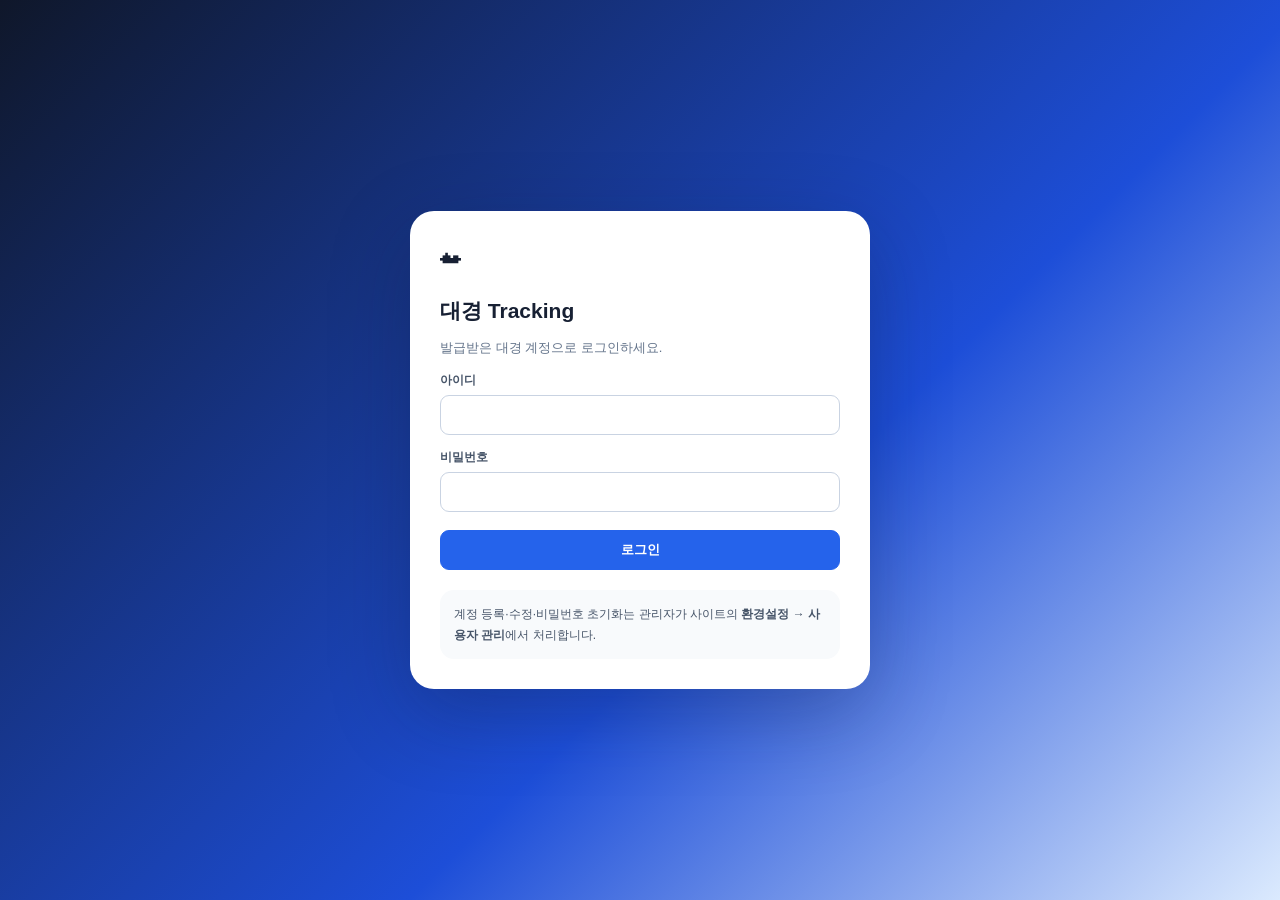
==== audit.html @ a25ab273 "Add files via upload" ====
<!DOCTYPE html><html lang="ko"><head><meta charset="UTF-8"><meta name="viewport" content="width=device-width, initial-scale=1.0"><title>재고 감사 - 대경 Tracking</title><script src="js/xlsx.full.min.js?v=1234"></script><link rel="stylesheet" href="css/style.css?v=1232"></head><body><div class="app"><aside class="side"><div class="brand">대경 Tracking</div><div class="sub">의료기기 재고 · 선납 · 사용 · 회수 관리</div><nav class="nav">
<a class="page-link" href="index.html">📊 Dashboard</a>
<a class="page-link" href="transaction.html">🧾 거래관리</a>
<a class="page-link" href="inventory.html">📦 재고관리</a>
<a class="page-link" href="master.html">📁 품목 Master</a>
<a class="page-link" href="hospital.html">🏥 거래처 Master</a>
<a class="page-link" href="hospital_price.html">🏷️ 병원별 판매단가</a>
<a class="page-link" href="price.html">💰 단가관리</a><a class="page-link" href="monthly_close.html">🗓️ 월별 마감</a>
<a class="page-link" href="report.html">📈 보고서</a>
<a class="page-link" href="audit.html">🔍 재고 감사</a>
<a class="page-link" href="settings.html">⚙️ 환경설정</a>
</nav></aside><main class="main"><div class="top"><div><div class="title">재고 감사</div><div class="hint">v7 현재고 또는 외부 시스템 재고와 실사 재고를 비교하여 차이와 리스크를 분석합니다.</div></div><div class="actions"><button class="btn" onclick="exportBackup()">JSON 백업</button><button class="btn" onclick="document.getElementById('restoreFile').click()">JSON 복원</button><input id="restoreFile" type="file" accept=".json" class="hidden" onchange="restoreBackup(event)"><button class="btn danger" onclick="resetAll()">초기화</button><span id="autosaveStatus" class="autosave-status">자동저장 준비</span></div></div>
<section class="audit-hero"><h2>의료기기 재고 감사 Agent</h2><p class="hint">품목 ID 기준으로 시스템 재고와 실사 재고를 매칭합니다. v7에 등록된 현재고를 시스템 재고로 자동 불러오거나, 별도 시스템 재고 파일을 업로드할 수 있습니다. 원본 데이터에 없는 원인은 “확인 필요”로 표시합니다.</p></section>
<section class="mt audit-grid no-print">
<div class="card"><h3>1. 시스템 재고 기준</h3><div class="audit-toolbar"><select id="auditLoadLoc" class="audit-load-select"><option value="">전체 위치별</option></select><button class="btn primary" onclick="loadSystemFromV7ByLocation()">현재고 불러오기</button><button class="btn" onclick="loadSystemFromV7ByLocation('aggregate')">전체 합산 불러오기</button><input id="systemFile" type="file" accept=".xlsx,.xls,.csv" onchange="handleAuditFile(event,'system')"></div><div class="audit-help">v7 현재고는 위치를 선택해 불러올 수 있습니다. <b>전체 위치별</b>은 사무실/병원별 행을 분리하고, <b>전체 합산</b>은 품목 ID별 총 재고로 비교합니다. 외부 파일 업로드 시 권장 컬럼: ID, 품목명, 위치, 수량, 재고금액</div><div id="systemInfo" class="mt hint">시스템 재고 기준이 아직 없습니다.</div><div id="systemLocationSummary" class="mt"></div><div class="row-4 mt"><div><label>ID 컬럼</label><select id="systemIdCol"></select></div><div><label>품목명 컬럼</label><select id="systemNameCol"></select></div><div><label>위치 컬럼</label><select id="systemLocCol"></select></div><div><label>수량 컬럼</label><select id="systemQtyCol"></select></div></div><div class="row-4 mt"><div><label>재고금액 컬럼</label><select id="systemAmtCol"></select></div></div></div>
<div class="card"><h3>2. 실사 재고 업로드</h3><div class="audit-toolbar"><a class="btn" href="./sample/Audit_PhysicalInventory_upload.xlsx" download="Audit_PhysicalInventory_upload.xlsx">실사 샘플 다운로드</a><input id="physicalFile" type="file" accept=".xlsx,.xls,.csv" onchange="handleAuditFile(event,'physical')"></div><div class="audit-help">권장 컬럼: ID, 품목명, 위치, 실사수량, 실사금액, 비고</div><div id="physicalInfo" class="mt hint">실사 재고 파일을 선택해 주세요.</div><div class="row-4 mt"><div><label>ID 컬럼</label><select id="physicalIdCol"></select></div><div><label>품목명 컬럼</label><select id="physicalNameCol"></select></div><div><label>위치 컬럼</label><select id="physicalLocCol"></select></div><div><label>수량 컬럼</label><select id="physicalQtyCol"></select></div></div><div class="row-4 mt"><div><label>재고금액 컬럼</label><select id="physicalAmtCol"></select></div><div><label>비고 컬럼</label><select id="physicalMemoCol"></select></div></div></div>
</section>
<section class="card mt no-print"><h3>3. 리스크 기준 및 실행</h3><div class="row-4"><div><label>수량 Medium 기준</label><input id="qtyMedium" type="number" value="2" min="1"></div><div><label>금액 Medium 기준</label><input id="amtMedium" type="number" value="100000" min="0"></div><div><label>금액 High 기준</label><input id="amtHigh" type="number" value="1000000" min="0"></div><div><label>감사일자</label><input id="auditDate" type="date"></div></div><div class="actions mt"><button class="btn primary" onclick="runAudit()">감사 분석 실행</button><button class="btn" onclick="print()">인쇄/PDF 저장</button><button class="btn" onclick="downloadAuditCSV()">CSV 다운로드</button><button class="btn" onclick="downloadAuditExcel()">Excel 다운로드</button></div></section>
<section id="auditResult" class="hidden"><div class="card mt"><h3>Executive Summary <span id="sourceBadge" class="source-badge"></span></h3><div class="grid audit-grid-3 mt"><div class="card kpi audit-kpi"><div class="label">전체 품목/위치</div><div class="value" id="auditTotal">0</div></div><div class="card kpi audit-kpi"><div class="label">차이 발생</div><div class="value" id="auditDiff">0</div></div><div class="card kpi audit-kpi"><div class="label">High 리스크</div><div class="value" id="auditHigh">0</div></div></div><div id="auditSummaryText" class="summary-box mt"></div></div>
<div class="card mt"><h3>상세 재고 차이표</h3><div class="audit-toolbar no-print"><input id="auditSearch" type="search" placeholder="ID/품목명/위치 검색" oninput="renderAuditTable()"><select id="auditRiskFilter" onchange="renderAuditTable()"><option value="">전체 리스크</option><option>High</option><option>Medium</option><option>Low</option><option>OK</option></select><select id="auditTypeFilter" onchange="renderAuditTable()"><option value="">전체 유형</option><option>수량 불일치</option><option>금액 불일치</option><option>실사 누락</option><option>시스템 미등록</option><option>일치</option></select></div><div class="table-wrap mt"><table class="audit-table"><thead><tr><th>리스크</th><th>유형</th><th>ID</th><th>품목명</th><th>위치</th><th>시스템수량</th><th>실사수량</th><th>수량차이</th><th>시스템금액</th><th>실사금액</th><th>금액차이</th><th>원인 추정</th><th>비고</th></tr></thead><tbody id="auditTable"></tbody></table></div></div>
<div class="audit-grid mt"><div class="card"><h3>개선 권고</h3><ul id="auditRecommendations" class="list"></ul></div><div class="card"><h3>후속 조치 체크리스트</h3><div class="table-wrap"><table><thead><tr><th>조치</th><th>대상</th><th>우선순위</th></tr></thead><tbody id="auditChecklist"></tbody></table></div></div></div></section>
</main></div><script src="js/vendor-core.js?v=1214"></script><script src="js/config.js?v=1214"></script><script src="js/cloud.js?v=1236"></script><script src="js/common.js?v=1235"></script><script src="js/audit.js?v=1230"></script></body></html>
---- css/style.css ----
:root{--bg:#f3f6fb;--panel:#fff;--line:#dbe2ee;--line2:#c9d3e2;--text:#172033;--muted:#64748b;--primary:#2563eb;--danger:#dc2626;--ok:#16a34a;--warn:#d97706;--side:#0f172a;--shadow:0 8px 26px rgba(15,23,42,.07)}
*{box-sizing:border-box}html,body{height:100%}body{margin:0;background:var(--bg);font-family:Arial,'Noto Sans KR',sans-serif;color:var(--text);font-size:14px}.app{min-height:100vh;display:grid;grid-template-columns:260px minmax(0,1fr)}.side{background:linear-gradient(180deg,#0f172a,#111c33);color:#e5e7eb;min-height:100vh;position:sticky;top:0;padding:22px 16px}.brand{font-size:21px;font-weight:900;margin-bottom:6px}.sub{font-size:12px;color:#9ca3af;margin-bottom:22px;line-height:1.45}.nav{display:flex;flex-direction:column;gap:6px}.nav a,.nav button{width:100%;text-decoration:none;border:0;background:transparent;color:#dbeafe;text-align:left;padding:12px 14px;border-radius:12px;cursor:pointer;font-weight:800;display:block}.nav a:hover,.nav a.active,.nav button:hover,.nav button.active{background:#1d4ed8;color:#fff}.main{min-width:0;padding:24px;max-width:1800px;width:100%;margin:0 auto}.top{height:72px;display:flex;align-items:center;justify-content:space-between;gap:16px;margin-bottom:18px}.title{font-size:24px;font-weight:900;letter-spacing:-.4px}.hint{color:var(--muted);font-size:13px;line-height:1.55}.actions,.toolbar{display:flex;gap:8px;align-items:center;flex-wrap:wrap}.btn{height:40px;min-width:92px;border:1px solid var(--line2);background:#fff;color:var(--text);border-radius:9px;padding:0 13px;cursor:pointer;font-weight:800;display:inline-flex;align-items:center;justify-content:center;text-decoration:none;white-space:nowrap}.btn.small-btn,.small-btn{height:34px;min-width:auto;padding:0 10px;border-radius:8px}.btn.primary{background:var(--primary);border-color:var(--primary);color:#fff}.btn.danger{background:var(--danger);border-color:var(--danger);color:#fff}.btn.ok{background:var(--ok);border-color:var(--ok);color:#fff}.btn.warn{background:var(--warn);border-color:var(--warn);color:#fff}.btn:hover{filter:brightness(.97)}.card{background:var(--panel);border:1px solid var(--line);border-radius:16px;padding:20px;box-shadow:var(--shadow);margin-bottom:18px}.card h3{font-size:18px;margin:0 0 14px;font-weight:900}.card.compact{min-height:0}.kpi-card{min-height:118px}.grid{display:grid;grid-template-columns:repeat(4,minmax(180px,1fr));gap:16px}.grid-3{display:grid;grid-template-columns:repeat(3,minmax(180px,1fr));gap:16px}.grid-2,.two-col{display:grid;grid-template-columns:repeat(2,minmax(0,1fr));gap:16px}.row,.search-panel{display:grid;grid-template-columns:repeat(6,minmax(130px,1fr));gap:12px;align-items:end}.row-4{display:grid;grid-template-columns:repeat(4,minmax(160px,1fr));gap:12px;align-items:end}.row-3{display:grid;grid-template-columns:repeat(3,minmax(160px,1fr));gap:12px;align-items:end}label{font-size:12px;font-weight:900;color:#475569;margin-bottom:6px;display:block}input,select,textarea{width:100%;height:40px;padding:0 11px;border:1px solid var(--line2);border-radius:9px;background:#fff;color:var(--text);outline:none}textarea{height:auto;min-height:80px;padding:10px 11px}input:focus,select:focus,textarea:focus{border-color:var(--primary);box-shadow:0 0 0 3px rgba(37,99,235,.12)}.inline-field{display:flex;gap:6px;align-items:center}.inline-field select,.inline-field input{flex:1}.table-wrap{overflow:auto;border:1px solid var(--line);border-radius:14px;background:#fff;height:550px}.table-wrap.auto{height:auto;max-height:550px}table{border-collapse:separate;border-spacing:0;width:100%;font-size:13px}th,td{border-bottom:1px solid var(--line);padding:10px 11px;text-align:left;white-space:nowrap;vertical-align:middle}th{background:#f8fafc;font-weight:900;color:#334155;position:sticky;top:0;z-index:2}tbody tr:hover{background:#eff6ff}tbody tr:nth-child(even){background:#fbfdff}tbody tr:nth-child(even):hover{background:#eff6ff}.empty{text-align:center;color:var(--muted);padding:28px!important}.pill{display:inline-flex;align-items:center;justify-content:center;border-radius:999px;padding:4px 9px;font-size:12px;font-weight:900}.pill.ok{background:#dcfce7;color:#166534}.pill.warn{background:#fef3c7;color:#92400e}.pill.danger{background:#fee2e2;color:#991b1b}.pill.info{background:#dbeafe;color:#1e40af}.drop,.upload-zone{border:2px dashed #93c5fd;background:#eff6ff;border-radius:14px;padding:18px;text-align:center}.mt{margin-top:16px}.hidden{display:none!important}.modal{position:fixed;inset:0;background:rgba(15,23,42,.52);display:flex;align-items:center;justify-content:center;padding:20px;z-index:9999}.modal-card{width:min(1200px,96vw);height:min(700px,92vh);overflow:hidden;display:flex;flex-direction:column;background:#fff;border-radius:18px;border:1px solid var(--line);box-shadow:0 22px 70px rgba(15,23,42,.25)}.modal-head{display:flex;justify-content:space-between;align-items:center;padding:18px 20px;border-bottom:1px solid var(--line)}.modal-title{font-size:20px;font-weight:900}.modal-body{padding:18px 20px;overflow:auto;flex:1}.kpi .label{color:var(--muted);font-size:13px;font-weight:800}.kpi .value{font-size:28px;font-weight:900;margin-top:6px}.light{background:#f8fafc}.code{background:#0f172a;color:#e5e7eb;padding:14px;border-radius:12px;overflow:auto;line-height:1.6}@media(max-width:1100px){.app{display:block}.side{position:relative;min-height:auto}.main{padding:16px}.top{height:auto;align-items:flex-start;flex-direction:column}.grid,.grid-3,.grid-2,.two-col,.row,.row-4,.row-3,.search-panel{grid-template-columns:1fr}.table-wrap{height:460px}}

@media print{
  .side,.top .actions{display:none!important}
  .app{display:block!important}
  .main{padding:0!important}
  body{background:#fff!important}
  .card{box-shadow:none!important;break-inside:avoid}
  .table-wrap{overflow:visible!important}
}

/* v12.31 월별 마감 */
.monthly-close-controls .row-4{align-items:end}.monthly-close-controls .close-actions{grid-column:span 1;flex-wrap:wrap}
.monthly-close-metrics{grid-template-columns:repeat(6,minmax(150px,1fr))}
.monthly-close-table{max-height:620px}.monthly-close-table table{min-width:1720px}.monthly-close-table th{position:sticky;top:0;z-index:1}
.monthly-close-table .num{text-align:right;font-variant-numeric:tabular-nums}.monthly-close-table .strong{font-weight:800;background:#eef5ff}
.close-issues{margin:8px 0 0;padding-left:22px;display:grid;gap:8px}.close-issues .warn{color:#9a6700}.close-issues .danger{color:#b42318;font-weight:700}.close-issues .ok{color:#067647}
@media(max-width:1200px){.monthly-close-metrics{grid-template-columns:repeat(3,1fr)}.monthly-close-controls .row-4{grid-template-columns:repeat(2,1fr)}.monthly-close-controls .close-actions{grid-column:span 2}}
@media(max-width:720px){.monthly-close-metrics{grid-template-columns:repeat(2,1fr)}.monthly-close-controls .row-4{grid-template-columns:1fr}.monthly-close-controls .close-actions{grid-column:span 1}}
@media print{.side,.top-user-area,.monthly-close-controls,.close-issues,.card:last-child{display:none!important}.main{margin:0!important;padding:0!important}.monthly-close-table{max-height:none;overflow:visible}.monthly-close-table table{min-width:0;font-size:9px}}

/* v12.32 월간 Dashboard / 보고서 */
.monthly-period-bar{display:flex;align-items:end;justify-content:space-between;gap:24px;background:linear-gradient(135deg,#eef5ff,#f8fbff);border-color:#c9dcfa}
.monthly-period-bar>div:first-child{min-width:220px}.monthly-period-bar input[type="month"]{max-width:220px;background:#fff;font-weight:700}.monthly-period-bar .hint{margin:0;text-align:right}
.dashboard-monthly-finance-grid .kpi-card:nth-child(1){--kpi-accent:#2563eb;--kpi-soft:#eff6ff}.dashboard-monthly-finance-grid .kpi-card:nth-child(2){--kpi-accent:#0891b2;--kpi-soft:#ecfeff}.dashboard-monthly-finance-grid .kpi-card:nth-child(3){--kpi-accent:#16a34a;--kpi-soft:#f0fdf4}.dashboard-monthly-finance-grid .kpi-card:nth-child(4){--kpi-accent:#7c3aed;--kpi-soft:#f5f3ff}
@media(max-width:720px){.monthly-period-bar{align-items:stretch;flex-direction:column}.monthly-period-bar .hint{text-align:left}.monthly-period-bar input[type="month"]{max-width:none}}
@media print{.monthly-period-bar input{border:0;padding:0}.monthly-period-bar{background:#fff;border:0;box-shadow:none}}

/* v12.33 대표자용 월간 경영 보고서 */
.executive-report-page{background:#eaf0f7}.executive-report{max-width:1480px;margin:0 auto;color:#172033}.report-cover{background:linear-gradient(135deg,#0f2f57,#174f88 65%,#2877b8);color:#fff;padding:34px 40px;border-radius:18px;margin-bottom:20px;box-shadow:0 16px 38px rgba(15,47,87,.18)}.report-cover-brand{font-size:11px;letter-spacing:2.2px;font-weight:800;color:#b9d9f7}.report-cover h1{font-size:34px;margin:13px 0 8px;letter-spacing:-1px}.report-period-title{font-size:19px;font-weight:700;color:#dceeff}.report-cover-meta{display:flex;justify-content:space-between;gap:20px;margin-top:26px;padding-top:16px;border-top:1px solid rgba(255,255,255,.22);font-size:12px;color:#d5e8fa}.report-section{background:#fff;border:1px solid #d6e0ec;border-radius:16px;padding:24px;margin-bottom:20px;box-shadow:0 8px 24px rgba(15,47,87,.06)}.report-section-head{display:flex;align-items:flex-end;justify-content:space-between;gap:20px;margin-bottom:18px;border-bottom:2px solid #e4ebf3;padding-bottom:12px}.report-section-head>div{display:flex;align-items:center;gap:10px}.report-section-head h2{font-size:20px;margin:0;color:#15395e}.section-number{display:grid;place-items:center;width:31px;height:31px;border-radius:8px;background:#e6f0fb;color:#1761a0;font-size:12px;font-weight:900}.report-section-note{font-size:12px;color:#64748b}.executive-kpi-grid{display:grid;grid-template-columns:repeat(3,minmax(0,1fr));gap:14px}.executive-kpi{position:relative;overflow:hidden;border:1px solid #dbe4ef;border-radius:14px;padding:18px;background:linear-gradient(145deg,#fff,#f7faff);min-height:118px}.executive-kpi::before{content:"";position:absolute;left:0;top:0;bottom:0;width:5px;background:var(--accent,#2563eb)}.executive-kpi span{display:block;font-size:13px;color:#52657a;font-weight:800}.executive-kpi strong{display:block;font-size:25px;margin:9px 0 7px;color:#14263d;font-variant-numeric:tabular-nums}.executive-kpi small{font-size:11px;color:#64748b}.executive-kpi.primary{--accent:#2563eb}.executive-kpi.success{--accent:#16a34a}.executive-kpi.violet{--accent:#7c3aed}.executive-kpi.navy{--accent:#0f4c81}.executive-kpi.amber{--accent:#d97706}.executive-kpi.danger{--accent:#dc2626}.executive-kpi small.up,.comparison-delta.up{color:#047857}.executive-kpi small.down,.comparison-delta.down{color:#b42318}.executive-brief{margin-top:16px;padding:18px 20px;border-radius:14px;background:#f1f6fc;border-left:5px solid #2563eb}.executive-brief h3{margin:0 0 10px;color:#173f68}.executive-brief ul{margin:0;padding-left:20px;display:grid;gap:7px;line-height:1.55;color:#40566e}.comparison-grid{display:grid;grid-template-columns:repeat(4,minmax(0,1fr));gap:14px}.comparison-card{border:1px solid #dce5ef;border-radius:13px;padding:16px;background:#fbfdff}.comparison-card span,.comparison-card small{display:block;color:#64748b;font-size:12px}.comparison-card strong{display:block;font-size:20px;margin:7px 0;font-variant-numeric:tabular-nums}.comparison-delta{font-size:12px;font-weight:900;margin-bottom:5px}.comparison-delta.neutral{color:#64748b}.executive-table{font-size:12px}.executive-table th{background:#eaf1f8;color:#294766}.executive-table .num{text-align:right;font-variant-numeric:tabular-nums}.executive-table .strong{font-weight:900;color:#174f88}.danger-text{color:#b42318!important;font-weight:900}.report-table-wrap{max-height:none}.risk-card-grid{display:grid;grid-template-columns:repeat(2,minmax(0,1fr));gap:14px}.risk-card{display:flex;justify-content:space-between;align-items:center;gap:20px;padding:17px;border-radius:13px;border:1px solid #dce5ef}.risk-card>div span{display:block;font-size:12px;font-weight:800}.risk-card strong{display:block;font-size:22px;margin-top:5px}.risk-card p{margin:0;max-width:55%;font-size:12px;line-height:1.5;text-align:right}.risk-card.ok{background:#f0fdf4;border-color:#bbf7d0;color:#166534}.risk-card.warn{background:#fffbeb;border-color:#fde68a;color:#92400e}.risk-card.danger{background:#fff1f2;border-color:#fecdd3;color:#9f1239}.report-footer{display:flex;justify-content:space-between;color:#718096;font-size:11px;padding:4px 6px 20px}.report-control-actions{display:flex;align-items:center;gap:8px;flex-wrap:wrap}
@media(max-width:1000px){.executive-kpi-grid{grid-template-columns:repeat(2,1fr)}.comparison-grid{grid-template-columns:repeat(2,1fr)}}@media(max-width:620px){.executive-kpi-grid,.comparison-grid,.risk-card-grid{grid-template-columns:1fr}.report-cover{padding:25px}.report-cover-meta,.report-section-head{align-items:flex-start;flex-direction:column}.risk-card{align-items:flex-start;flex-direction:column}.risk-card p{max-width:none;text-align:left}}
@media print{@page{size:A4 landscape;margin:9mm}.executive-report-page{background:#fff}.executive-report-page .main{max-width:none}.report-controls,.no-print{display:none!important}.executive-report{max-width:none}.report-cover{padding:20px 24px;border-radius:0;box-shadow:none;margin-bottom:10px;-webkit-print-color-adjust:exact;print-color-adjust:exact}.report-cover h1{font-size:25px;margin:8px 0 4px}.report-cover-meta{margin-top:12px;padding-top:9px}.report-section{box-shadow:none;border-radius:0;padding:13px 15px;margin-bottom:10px;break-inside:avoid}.report-section-head{margin-bottom:10px;padding-bottom:7px}.report-section-head h2{font-size:16px}.executive-kpi-grid{grid-template-columns:repeat(3,1fr);gap:7px}.executive-kpi{min-height:78px;padding:10px 12px;-webkit-print-color-adjust:exact;print-color-adjust:exact}.executive-kpi strong{font-size:18px;margin:5px 0}.executive-brief{padding:10px 14px;margin-top:8px;-webkit-print-color-adjust:exact;print-color-adjust:exact}.executive-brief h3{font-size:13px;margin-bottom:5px}.executive-brief ul{font-size:10px;gap:3px}.comparison-grid{grid-template-columns:repeat(4,1fr);gap:7px}.comparison-card{padding:10px}.comparison-card strong{font-size:16px}.report-page-break{break-before:page}.executive-table{font-size:9px}.executive-table th,.executive-table td{padding:6px 7px}.risk-card-grid{grid-template-columns:repeat(2,1fr);gap:7px}.risk-card{padding:10px}.report-footer{padding-bottom:0}}


/* v8 재고 감사 메뉴 */
.audit-hero{background:linear-gradient(135deg,#0f172a,#1d4ed8);color:#fff;border-radius:18px;padding:22px;border:1px solid #dbe3ff;box-shadow:0 10px 30px rgba(15,23,42,.12)}
.audit-hero .hint{color:rgba(255,255,255,.86)}
.audit-grid{display:grid;grid-template-columns:1fr 1fr;gap:14px}.audit-grid-3{display:grid;grid-template-columns:repeat(3,1fr);gap:14px}.audit-kpi{border-left:5px solid #2563eb}.risk-high{background:#fee2e2;color:#991b1b}.risk-medium{background:#fef3c7;color:#92400e}.risk-low{background:#dcfce7;color:#166534}.risk-ok{background:#e0f2fe;color:#075985}.audit-table td.num{text-align:right}.audit-table .diff-plus{color:#166534;font-weight:800}.audit-table .diff-minus{color:#991b1b;font-weight:800}.audit-help{font-size:12px;color:#64748b;line-height:1.6;margin-top:6px}.audit-toolbar{display:flex;gap:8px;flex-wrap:wrap;align-items:center}.audit-toolbar input,.audit-toolbar select{max-width:220px}.source-badge{display:inline-flex;align-items:center;border-radius:999px;padding:5px 10px;background:#eef4ff;color:#1d4ed8;font-weight:800;font-size:12px}.print-only{display:none}
@media(max-width:980px){.audit-grid,.audit-grid-3{grid-template-columns:1fr}}
@media print{.side,.top .actions,.no-print,.audit-toolbar{display:none!important}.app{display:block}.main{padding:0}.card,.audit-hero{box-shadow:none;border-radius:0}.print-only{display:block}.table-wrap{overflow:visible}th{position:static}}

.audit-load-select{min-width:150px;padding:10px;border:1px solid var(--line);border-radius:10px;background:#fff;font-weight:700}
#systemLocationSummary table td.num{text-align:right}
#systemLocationSummary .system-location-summary-table{table-layout:fixed}
#systemLocationSummary .system-location-summary-table .location-col{width:22%}
#systemLocationSummary .system-location-summary-table .item-col{width:18%}
#systemLocationSummary .system-location-summary-table .quantity-col{width:28%}
#systemLocationSummary .system-location-summary-table .amount-col{width:32%}
#systemLocationSummary .system-location-summary-table th:nth-child(n+2),
#systemLocationSummary .system-location-summary-table td:nth-child(n+2){text-align:right;font-variant-numeric:tabular-nums}
#systemLocationSummary .system-location-summary-table th,
#systemLocationSummary .system-location-summary-table td{padding-left:16px;padding-right:16px}

.autosave-status{display:inline-flex;align-items:center;padding:8px 10px;border-radius:999px;background:#ecfdf3;color:#047857;font-size:12px;font-weight:800;border:1px solid #bbf7d0}
/* ===== v11 Cloud ===== */
.cloud-status{display:inline-flex;align-items:center;gap:6px;padding:7px 10px;border-radius:999px;font-size:12px;font-weight:800;background:#eef2ff;color:#3730a3;border:1px solid #c7d2fe}.cloud-status.offline{background:#fff7ed;color:#9a3412;border-color:#fed7aa}.cloud-status.error{background:#fef2f2;color:#991b1b;border-color:#fecaca}.cloud-status.syncing{background:#eff6ff;color:#1d4ed8;border-color:#bfdbfe}.cloud-user{font-size:12px;color:var(--muted)}.login-page{min-height:100vh;background:linear-gradient(135deg,#0f172a,#1d4ed8 60%,#dbeafe);display:grid;place-items:center;padding:20px}.login-shell{width:min(460px,100%)}.login-card{background:white;border-radius:24px;padding:30px;box-shadow:0 24px 80px rgba(15,23,42,.28)}.login-card h1{margin:8px 0 6px}.login-card label{margin-top:14px}.login-btn{width:100%;margin-top:18px}.cloud-mark{font-size:42px}.cloud-help{margin-top:20px;padding:14px;border-radius:14px;background:#f8fafc;color:#475569;font-size:12px;line-height:1.7}.cloud-settings-grid{display:grid;grid-template-columns:repeat(2,minmax(0,1fr));gap:12px}@media(max-width:700px){.cloud-settings-grid{grid-template-columns:1fr}}

/* ===== v11.1 Unified Header ===== */
.top.app-header{
  min-height:112px;
  height:auto;
  display:grid;
  grid-template-columns:minmax(280px,1fr) auto;
  grid-template-areas:
    "page user"
    "page tools";
  align-items:center;
  gap:10px 24px;
  padding:4px 0 14px;
  margin-bottom:18px;
  border-bottom:1px solid var(--line);
}
.top-page-info{grid-area:page;min-width:0;align-self:center}
.top-page-info .title{font-size:28px;line-height:1.15;margin-bottom:8px}
.top-page-info .hint{max-width:620px;font-size:13px}
.top-user-area{grid-area:user;display:flex;align-items:center;justify-content:flex-end;gap:10px;min-width:0}
.top-tools{grid-area:tools;display:flex;align-items:center;justify-content:flex-end;gap:8px;flex-wrap:nowrap}
.top-tools .btn{height:38px;min-width:auto;padding:0 14px}
.top-tools .btn.danger{margin-left:2px}
.top-tools .autosave-status{margin-left:6px;white-space:nowrap}
.top-user-area .cloud-status{white-space:nowrap}
.top-user-area .cloud-user{max-width:240px;overflow:hidden;text-overflow:ellipsis;white-space:nowrap;font-size:13px}
.header-logout{height:36px!important;min-width:auto!important;padding:0 13px!important}
@media(max-width:1280px){
  .top.app-header{grid-template-columns:minmax(240px,1fr) minmax(0,1.45fr)}
  .top-tools{flex-wrap:wrap;row-gap:6px}
  .top-user-area .cloud-user{max-width:180px}
}
@media(max-width:900px){
  .top.app-header{
    grid-template-columns:1fr;
    grid-template-areas:"page" "user" "tools";
    gap:12px;
    padding-bottom:14px;
  }
  .top-user-area,.top-tools{justify-content:flex-start}
  .top-tools{flex-wrap:wrap}
  .top-page-info .title{font-size:24px}
  .top-user-area .cloud-user{max-width:55vw}
}
@media(max-width:560px){
  .top-user-area{display:grid;grid-template-columns:auto minmax(0,1fr) auto;width:100%}
  .top-user-area .cloud-user{max-width:none}
  .top-tools{display:grid;grid-template-columns:repeat(2,minmax(0,1fr));width:100%}
  .top-tools .btn{width:100%}
  .top-tools .autosave-status{grid-column:1/-1;margin-left:0;justify-self:start}
}


/* v11.2 - Header action controls: single row, compact, right aligned */
@media (min-width: 1181px) {
  .page-header,
  .topbar {
    align-items: flex-start !important;
  }

  .header-actions,
  .top-actions,
  .page-actions {
    margin-left: auto !important;
    display: flex !important;
    flex-flow: row nowrap !important;
    align-items: center !important;
    justify-content: flex-end !important;
    gap: 8px !important;
    width: auto !important;
    max-width: none !important;
    white-space: nowrap !important;
  }

  .header-actions > *,
  .top-actions > *,
  .page-actions > * {
    flex: 0 0 auto !important;
  }

  .header-actions button,
  .top-actions button,
  .page-actions button,
  .header-actions .btn,
  .top-actions .btn,
  .page-actions .btn {
    min-width: 0 !important;
    width: auto !important;
    height: 42px !important;
    padding: 0 14px !important;
    font-size: 14px !important;
    line-height: 1 !important;
    border-radius: 10px !important;
  }

  .header-actions .save-status,
  .top-actions .save-status,
  .page-actions .save-status,
  .header-actions .cloud-status,
  .top-actions .cloud-status,
  .page-actions .cloud-status {
    height: 42px !important;
    padding: 0 13px !important;
    font-size: 13px !important;
    display: inline-flex !important;
    align-items: center !important;
    white-space: nowrap !important;
  }

  .header-user,
  .user-area,
  .cloud-user {
    display: inline-flex !important;
    flex-flow: row nowrap !important;
    align-items: center !important;
    justify-content: flex-end !important;
    gap: 8px !important;
    margin: 0 !important;
    width: auto !important;
    white-space: nowrap !important;
  }

  .header-user .user-email,
  .user-area .user-email,
  .cloud-user .user-email {
    max-width: 180px !important;
    overflow: hidden !important;
    text-overflow: ellipsis !important;
    white-space: nowrap !important;
    font-size: 13px !important;
  }
}


/* v11.2 precise rules for current markup */
@media (min-width: 1181px) {
  .top {
    display: flex !important;
    flex-wrap: nowrap !important;
    align-items: flex-start !important;
    gap: 18px !important;
  }

  .top > div:first-child {
    min-width: 0 !important;
    flex: 1 1 auto !important;
  }

  .top .actions {
    margin-left: auto !important;
    display: flex !important;
    flex-flow: row nowrap !important;
    align-items: center !important;
    justify-content: flex-end !important;
    gap: 8px !important;
    width: auto !important;
    white-space: nowrap !important;
  }

  .top .actions > * {
    flex: 0 0 auto !important;
    margin: 0 !important;
  }

  .top .actions button,
  .top .actions .btn {
    min-width: 0 !important;
    width: auto !important;
    height: 42px !important;
    padding: 0 13px !important;
    font-size: 14px !important;
    border-radius: 10px !important;
  }

  .top .actions .user-email {
    max-width: 155px !important;
    overflow: hidden !important;
    text-overflow: ellipsis !important;
    white-space: nowrap !important;
    font-size: 13px !important;
  }
}
#userActive{
  width:20px !important;
  height:20px !important;
  min-height:20px !important;
  margin:0 8px 0 0;
  vertical-align:middle;
  accent-color:#2563eb;
}
.user-active-field{
  display:flex;
  align-items:center;
  min-height:44px;
}
.user-active-field label{
  display:inline-flex;
  align-items:center;
  gap:8px;
  width:auto;
  margin:0;
  cursor:pointer;
  white-space:nowrap;
}
.user-active-field label span{
  line-height:20px;
}


/* v12.22 Dashboard visual hierarchy */
body.dashboard-page{background:radial-gradient(circle at 82% 5%,rgba(59,130,246,.10),transparent 28%),radial-gradient(circle at 16% 36%,rgba(14,165,233,.07),transparent 26%),#eef3f9}
.dashboard-page .dashboard-content{padding-bottom:28px}.dashboard-page .dashboard-kpi-grid{gap:18px}.dashboard-page .kpi-card{position:relative;overflow:hidden;min-height:126px;border-color:rgba(148,163,184,.28);box-shadow:0 10px 28px rgba(30,64,175,.08);transition:transform .18s ease,box-shadow .18s ease}.dashboard-page .kpi-card:hover{transform:translateY(-2px);box-shadow:0 14px 32px rgba(30,64,175,.13)}.dashboard-page .kpi-card::before{content:"";position:absolute;inset:0 0 auto;height:5px;background:var(--kpi-accent,#3b82f6)}.dashboard-page .kpi-card::after{content:"";position:absolute;width:112px;height:112px;right:-42px;bottom:-56px;border-radius:50%;background:var(--kpi-orb,rgba(59,130,246,.09));pointer-events:none}.dashboard-page .kpi-card .label{color:var(--kpi-label,#475569)}.dashboard-page .kpi-card .value{color:var(--kpi-value,#172033);font-variant-numeric:tabular-nums}
.dashboard-page .dashboard-qty-grid .kpi-card:nth-child(1){--kpi-accent:#2563eb;--kpi-orb:rgba(37,99,235,.12);background:linear-gradient(135deg,#fff,#eff6ff)}.dashboard-page .dashboard-qty-grid .kpi-card:nth-child(2){--kpi-accent:#4f46e5;--kpi-orb:rgba(79,70,229,.12);background:linear-gradient(135deg,#fff,#eef2ff)}.dashboard-page .dashboard-qty-grid .kpi-card:nth-child(3){--kpi-accent:#16a34a;--kpi-orb:rgba(22,163,74,.11);background:linear-gradient(135deg,#fff,#f0fdf4)}.dashboard-page .dashboard-qty-grid .kpi-card:nth-child(4){--kpi-accent:#e11d48;--kpi-orb:rgba(225,29,72,.10);background:linear-gradient(135deg,#fff,#fff1f2)}
.dashboard-page .dashboard-value-grid .kpi-card:nth-child(1){--kpi-accent:#0284c7;--kpi-orb:rgba(2,132,199,.12);--kpi-value:#075985;background:linear-gradient(135deg,#fff,#e0f2fe)}.dashboard-page .dashboard-value-grid .kpi-card:nth-child(2){--kpi-accent:#0891b2;--kpi-orb:rgba(8,145,178,.12);--kpi-value:#155e75;background:linear-gradient(135deg,#fff,#ecfeff)}.dashboard-page .dashboard-value-grid .kpi-card:nth-child(3){--kpi-accent:#7c3aed;--kpi-orb:rgba(124,58,237,.11);--kpi-value:#5b21b6;background:linear-gradient(135deg,#fff,#f5f3ff)}.dashboard-page .dashboard-value-grid .kpi-card:nth-child(4){--kpi-accent:#d97706;--kpi-orb:rgba(217,119,6,.12);--kpi-value:#92400e;background:linear-gradient(135deg,#fff,#fffbeb)}
.dashboard-page .dashboard-flow-grid .kpi-card:nth-child(1){--kpi-accent:#0f6fc6;background:linear-gradient(135deg,#fff,#f0f7ff)}.dashboard-page .dashboard-flow-grid .kpi-card:nth-child(2){--kpi-accent:#6366f1;background:linear-gradient(135deg,#fff,#f3f4ff)}.dashboard-page .dashboard-flow-grid .kpi-card:nth-child(3){--kpi-accent:#f59e0b;background:linear-gradient(135deg,#fff,#fff8e8)}.dashboard-page .dashboard-flow-grid .kpi-card:nth-child(4){--kpi-accent:#0d9488;background:linear-gradient(135deg,#fff,#edfffb)}
.dashboard-page .dashboard-panels>.card{border-color:#d5dfed;background:linear-gradient(180deg,#f8fbff 0,#fff 72px);box-shadow:0 10px 28px rgba(15,23,42,.07)}.dashboard-page .dashboard-panels>.card h3{color:#1e3a5f}.dashboard-page .dashboard-panels .table-wrap{border-color:#d6e1ef}.dashboard-page .dashboard-panels th{background:#eaf1f9;color:#294766}
@media(max-width:1100px){.dashboard-page .dashboard-kpi-grid{grid-template-columns:repeat(2,minmax(0,1fr))}}@media(max-width:620px){.dashboard-page .dashboard-kpi-grid{grid-template-columns:1fr}}


/* v12.23 transaction controls and stock-only filter */
.tx-form-actions,.tx-row-actions,.section-heading-row,.inventory-filter-actions,.stock-only-check{display:flex;align-items:center;gap:8px}
.tx-form-actions{flex-wrap:wrap}.tx-row-actions{white-space:nowrap}.section-heading-row{justify-content:space-between;margin-bottom:14px}.section-heading-row h3{margin-bottom:0}.result-count{font-size:12px;font-weight:800;color:#64748b;background:#eef2ff;border-radius:999px;padding:6px 10px}
.inventory-filter-actions{height:40px;justify-content:flex-end}.stock-only-check{height:40px;margin:0;cursor:pointer;white-space:nowrap;color:#334155}.stock-only-check input{width:20px!important;height:20px!important;margin:0;accent-color:#2563eb}.stock-only-check span{font-size:13px;font-weight:800}
@media(max-width:1100px){.inventory-filter-actions{justify-content:flex-start}.stock-only-check{flex:1}}

/* v12.24 compact header and role access */
.top .actions.header-tools-hidden{display:none!important}.top.app-header.header-account-only{grid-template-areas:"page user";grid-template-columns:minmax(0,1fr) auto;align-items:start}.header-account-only .top-user-area{grid-area:user;margin-left:auto}.settings-cloud-status{display:flex;align-items:center;gap:10px;flex-wrap:wrap;margin:12px 0}.role-access-wrap{overflow:auto}.role-access-table{min-width:1180px}.role-access-table th:first-child{position:sticky;left:0;background:#f8fafc;z-index:1;min-width:110px}.role-access-table td{text-align:center;min-width:105px}.role-access-check{display:flex;flex-direction:column;align-items:center;gap:5px;margin:0;cursor:pointer}.role-access-check input{width:19px!important;height:19px!important;min-height:19px!important;accent-color:#2563eb}.role-access-check span{font-size:11px;white-space:nowrap;color:#475569}.role-access-check input:disabled+span{color:#94a3b8}
@media(max-width:760px){.top.app-header.header-account-only{grid-template-areas:"page" "user";grid-template-columns:1fr}.header-account-only .top-user-area{margin-left:0}}

/* v12.28 selective reset management */
.top > .actions{display:none!important}
.reset-option-list{display:grid;gap:10px;margin-top:16px}.reset-option{display:grid;grid-template-columns:minmax(0,1fr) auto;align-items:center;gap:18px;padding:16px 18px;border:1px solid #dbe3ef;border-radius:14px;background:#f8fafc}.reset-option strong{font-size:15px;color:#172033}.reset-option p{margin:5px 0 0;color:#64748b;font-size:12px;line-height:1.6}.reset-option.danger-zone{border-color:#fecaca;background:#fff7f7}.reset-option.danger-zone strong{color:#b91c1c}.reset-count{display:inline-block;margin-left:6px;padding:2px 7px;border-radius:999px;background:#e8eef8;color:#334155;font-weight:800}.btn.danger-outline{border-color:#fca5a5;color:#b91c1c;background:#fff;white-space:nowrap}.btn.danger-outline:hover{background:#fef2f2}.reset-management-card .hint b{color:#b91c1c}
@media(max-width:700px){.reset-option{grid-template-columns:1fr}.reset-option .btn{width:100%}}

/* v12.30 searchable location and hospital selectors */
.searchable-select{position:relative;width:100%;min-width:0}
.searchable-native-select{position:absolute!important;width:1px!important;height:1px!important;min-height:0!important;opacity:0!important;pointer-events:none!important;overflow:hidden!important}
.searchable-select-trigger{width:100%;height:44px;padding:0 42px 0 13px!important;border:1px solid #cad6e8!important;border-radius:12px!important;background:#fff!important;color:#172033!important;cursor:pointer;background-image:linear-gradient(45deg,transparent 50%,#334155 50%),linear-gradient(135deg,#334155 50%,transparent 50%)!important;background-position:calc(100% - 18px) 19px,calc(100% - 13px) 19px!important;background-size:5px 5px,5px 5px!important;background-repeat:no-repeat!important;text-overflow:ellipsis}
.searchable-select.open .searchable-select-trigger{border-color:#3b82f6!important;box-shadow:0 0 0 3px rgba(59,130,246,.14)!important}
.searchable-select-panel{display:none;position:absolute;z-index:1000;top:calc(100% + 6px);left:0;right:0;min-width:220px;padding:8px;border:1px solid #cbd5e1;border-radius:12px;background:#fff;box-shadow:0 16px 38px rgba(15,23,42,.18)}
.searchable-select.open .searchable-select-panel{display:block}
.searchable-select-search{width:100%;height:40px!important;min-height:40px!important;padding:0 12px!important;margin:0 0 7px!important;border:1px solid #bfdbfe!important;border-radius:9px!important;background:#f8fbff!important}
.searchable-select-options{max-height:250px;overflow:auto;padding:2px}
.searchable-select-option{display:block;width:100%;padding:10px 12px;border:0;border-radius:8px;background:transparent;color:#172033;text-align:left;font:inherit;cursor:pointer}
.searchable-select-option:hover,.searchable-select-option:focus{outline:0;background:#eff6ff;color:#1d4ed8}
.searchable-select-option.selected{background:#e8efff;color:#1d4ed8;font-weight:800}
.searchable-select-empty{padding:18px 10px;color:#64748b;text-align:center;font-size:13px}
@media(max-width:620px){.searchable-select-panel{position:fixed;z-index:3000;top:18%;left:16px;right:16px;max-width:none}.searchable-select-options{max-height:46vh}}
.inbound-step-card{margin-bottom:18px}.inbound-step-title{display:flex;align-items:flex-start;gap:12px;margin-bottom:16px}.inbound-step-title>span{display:inline-flex;align-items:center;justify-content:center;flex:0 0 32px;height:32px;border-radius:10px;background:#2563eb;color:#fff;font-weight:800}.inbound-step-title h3{margin:2px 0 4px}.inbound-step-title p{margin:0}.inbound-summary-grid{display:grid;grid-template-columns:repeat(6,minmax(110px,1fr));gap:10px}.inbound-summary-grid>div{padding:14px;border:1px solid #dbe4f1;border-radius:12px;background:#f8fafc}.inbound-summary-grid small{display:block;color:#64748b;font-weight:700}.inbound-summary-grid strong{display:block;margin-top:6px;font-size:24px}.inbound-summary-grid .ok{background:#f0fdf4;border-color:#bbf7d0}.inbound-summary-grid .warn{background:#fff7ed;border-color:#fed7aa}.inbound-filter-toolbar input{min-width:300px;flex:1}.inbound-filter-toolbar select{width:160px}.inbound-mapping-table-wrap{max-height:520px}.inbound-preview-table-wrap{max-height:480px}.inbound-product-match{min-width:360px;width:100%}.inbound-mapping-table-wrap thead,.inbound-preview-table-wrap thead{position:sticky;top:0;z-index:2}.pill{white-space:nowrap}@media(max-width:1100px){.inbound-summary-grid{grid-template-columns:repeat(3,minmax(110px,1fr))}.inbound-product-match{min-width:260px}}@media(max-width:700px){.inbound-summary-grid{grid-template-columns:repeat(2,minmax(100px,1fr))}.inbound-filter-toolbar input,.inbound-filter-toolbar select{width:100%;min-width:0}.inbound-product-match{min-width:220px}}
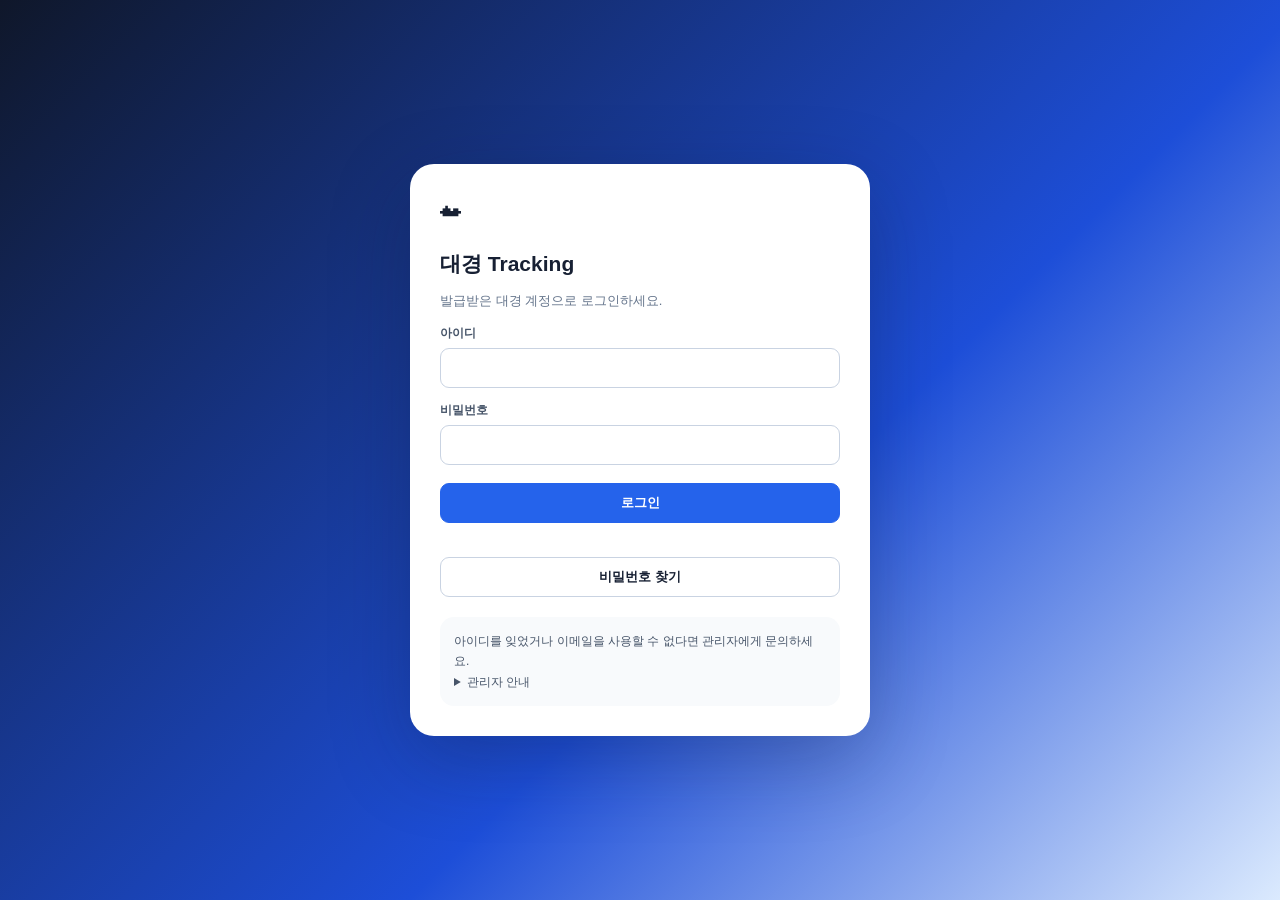
==== commit 92a40828: "Add files via upload" ====
--- a/audit.html
+++ b/audit.html
@@ -9,8 +9,8 @@
 <a class="page-link" href="report.html">📈 보고서</a>
 <a class="page-link" href="audit.html">🔍 재고 감사</a>
 <a class="page-link" href="settings.html">⚙️ 환경설정</a>
-</nav></aside><main class="main"><div class="top"><div><div class="title">재고 감사</div><div class="hint">v7 현재고 또는 외부 시스템 재고와 실사 재고를 비교하여 차이와 리스크를 분석합니다.</div></div><div class="actions"><button class="btn" onclick="exportBackup()">JSON 백업</button><button class="btn" onclick="document.getElementById('restoreFile').click()">JSON 복원</button><input id="restoreFile" type="file" accept=".json" class="hidden" onchange="restoreBackup(event)"><button class="btn danger" onclick="resetAll()">초기화</button><span id="autosaveStatus" class="autosave-status">자동저장 준비</span></div></div>
-<section class="audit-hero"><h2>의료기기 재고 감사 Agent</h2><p class="hint">품목 ID 기준으로 시스템 재고와 실사 재고를 매칭합니다. v7에 등록된 현재고를 시스템 재고로 자동 불러오거나, 별도 시스템 재고 파일을 업로드할 수 있습니다. 원본 데이터에 없는 원인은 “확인 필요”로 표시합니다.</p></section>
+</nav></aside><main class="main"><div class="top"><div><div class="title">재고 감사</div><div class="hint"> 현재고 또는 외부 시스템 재고와 실사 재고를 비교하여 차이와 리스크를 분석합니다.</div></div><div class="actions"><button class="btn" onclick="exportBackup()">JSON 백업</button><button class="btn" onclick="document.getElementById('restoreFile').click()">JSON 복원</button><input id="restoreFile" type="file" accept=".json" class="hidden" onchange="restoreBackup(event)"><button class="btn danger" onclick="resetAll()">초기화</button><span id="autosaveStatus" class="autosave-status">자동저장 준비</span></div></div>
+<section class="audit-hero"><h2>의료기기 재고 감사 Agent</h2><p class="hint">품목 ID 기준으로 시스템 재고와 실사 재고를 매칭합니다.  등록된 현재고를 시스템 재고로 자동 불러오거나, 별도 시스템 재고 파일을 업로드할 수 있습니다. 원본 데이터에 없는 원인은 “확인 필요”로 표시합니다.</p></section>
 <section class="mt audit-grid no-print">
 <div class="card"><h3>1. 시스템 재고 기준</h3><div class="audit-toolbar"><select id="auditLoadLoc" class="audit-load-select"><option value="">전체 위치별</option></select><button class="btn primary" onclick="loadSystemFromV7ByLocation()">현재고 불러오기</button><button class="btn" onclick="loadSystemFromV7ByLocation('aggregate')">전체 합산 불러오기</button><input id="systemFile" type="file" accept=".xlsx,.xls,.csv" onchange="handleAuditFile(event,'system')"></div><div class="audit-help">v7 현재고는 위치를 선택해 불러올 수 있습니다. <b>전체 위치별</b>은 사무실/병원별 행을 분리하고, <b>전체 합산</b>은 품목 ID별 총 재고로 비교합니다. 외부 파일 업로드 시 권장 컬럼: ID, 품목명, 위치, 수량, 재고금액</div><div id="systemInfo" class="mt hint">시스템 재고 기준이 아직 없습니다.</div><div id="systemLocationSummary" class="mt"></div><div class="row-4 mt"><div><label>ID 컬럼</label><select id="systemIdCol"></select></div><div><label>품목명 컬럼</label><select id="systemNameCol"></select></div><div><label>위치 컬럼</label><select id="systemLocCol"></select></div><div><label>수량 컬럼</label><select id="systemQtyCol"></select></div></div><div class="row-4 mt"><div><label>재고금액 컬럼</label><select id="systemAmtCol"></select></div></div></div>
 <div class="card"><h3>2. 실사 재고 업로드</h3><div class="audit-toolbar"><a class="btn" href="./sample/Audit_PhysicalInventory_upload.xlsx" download="Audit_PhysicalInventory_upload.xlsx">실사 샘플 다운로드</a><input id="physicalFile" type="file" accept=".xlsx,.xls,.csv" onchange="handleAuditFile(event,'physical')"></div><div class="audit-help">권장 컬럼: ID, 품목명, 위치, 실사수량, 실사금액, 비고</div><div id="physicalInfo" class="mt hint">실사 재고 파일을 선택해 주세요.</div><div class="row-4 mt"><div><label>ID 컬럼</label><select id="physicalIdCol"></select></div><div><label>품목명 컬럼</label><select id="physicalNameCol"></select></div><div><label>위치 컬럼</label><select id="physicalLocCol"></select></div><div><label>수량 컬럼</label><select id="physicalQtyCol"></select></div></div><div class="row-4 mt"><div><label>재고금액 컬럼</label><select id="physicalAmtCol"></select></div><div><label>비고 컬럼</label><select id="physicalMemoCol"></select></div></div></div>
@@ -19,4 +19,4 @@
 <section id="auditResult" class="hidden"><div class="card mt"><h3>Executive Summary <span id="sourceBadge" class="source-badge"></span></h3><div class="grid audit-grid-3 mt"><div class="card kpi audit-kpi"><div class="label">전체 품목/위치</div><div class="value" id="auditTotal">0</div></div><div class="card kpi audit-kpi"><div class="label">차이 발생</div><div class="value" id="auditDiff">0</div></div><div class="card kpi audit-kpi"><div class="label">High 리스크</div><div class="value" id="auditHigh">0</div></div></div><div id="auditSummaryText" class="summary-box mt"></div></div>
 <div class="card mt"><h3>상세 재고 차이표</h3><div class="audit-toolbar no-print"><input id="auditSearch" type="search" placeholder="ID/품목명/위치 검색" oninput="renderAuditTable()"><select id="auditRiskFilter" onchange="renderAuditTable()"><option value="">전체 리스크</option><option>High</option><option>Medium</option><option>Low</option><option>OK</option></select><select id="auditTypeFilter" onchange="renderAuditTable()"><option value="">전체 유형</option><option>수량 불일치</option><option>금액 불일치</option><option>실사 누락</option><option>시스템 미등록</option><option>일치</option></select></div><div class="table-wrap mt"><table class="audit-table"><thead><tr><th>리스크</th><th>유형</th><th>ID</th><th>품목명</th><th>위치</th><th>시스템수량</th><th>실사수량</th><th>수량차이</th><th>시스템금액</th><th>실사금액</th><th>금액차이</th><th>원인 추정</th><th>비고</th></tr></thead><tbody id="auditTable"></tbody></table></div></div>
 <div class="audit-grid mt"><div class="card"><h3>개선 권고</h3><ul id="auditRecommendations" class="list"></ul></div><div class="card"><h3>후속 조치 체크리스트</h3><div class="table-wrap"><table><thead><tr><th>조치</th><th>대상</th><th>우선순위</th></tr></thead><tbody id="auditChecklist"></tbody></table></div></div></div></section>
-</main></div><script src="js/vendor-core.js?v=1214"></script><script src="js/config.js?v=1214"></script><script src="js/cloud.js?v=1236"></script><script src="js/common.js?v=1235"></script><script src="js/audit.js?v=1230"></script></body></html>+</main></div><script src="js/vendor-core.js?v=1214"></script><script src="js/config.js?v=1214"></script><script src="js/cloud.js?v=114recovery1"></script><script src="js/common.js?v=1243"></script><script src="js/audit.js?v=1230"></script></body></html>
--- a/css/style.css
+++ b/css/style.css
@@ -305,3 +305,20 @@
 .searchable-select-empty{padding:18px 10px;color:#64748b;text-align:center;font-size:13px}
 @media(max-width:620px){.searchable-select-panel{position:fixed;z-index:3000;top:18%;left:16px;right:16px;max-width:none}.searchable-select-options{max-height:46vh}}
 .inbound-step-card{margin-bottom:18px}.inbound-step-title{display:flex;align-items:flex-start;gap:12px;margin-bottom:16px}.inbound-step-title>span{display:inline-flex;align-items:center;justify-content:center;flex:0 0 32px;height:32px;border-radius:10px;background:#2563eb;color:#fff;font-weight:800}.inbound-step-title h3{margin:2px 0 4px}.inbound-step-title p{margin:0}.inbound-summary-grid{display:grid;grid-template-columns:repeat(6,minmax(110px,1fr));gap:10px}.inbound-summary-grid>div{padding:14px;border:1px solid #dbe4f1;border-radius:12px;background:#f8fafc}.inbound-summary-grid small{display:block;color:#64748b;font-weight:700}.inbound-summary-grid strong{display:block;margin-top:6px;font-size:24px}.inbound-summary-grid .ok{background:#f0fdf4;border-color:#bbf7d0}.inbound-summary-grid .warn{background:#fff7ed;border-color:#fed7aa}.inbound-filter-toolbar input{min-width:300px;flex:1}.inbound-filter-toolbar select{width:160px}.inbound-mapping-table-wrap{max-height:520px}.inbound-preview-table-wrap{max-height:480px}.inbound-product-match{min-width:360px;width:100%}.inbound-mapping-table-wrap thead,.inbound-preview-table-wrap thead{position:sticky;top:0;z-index:2}.pill{white-space:nowrap}@media(max-width:1100px){.inbound-summary-grid{grid-template-columns:repeat(3,minmax(110px,1fr))}.inbound-product-match{min-width:260px}}@media(max-width:700px){.inbound-summary-grid{grid-template-columns:repeat(2,minmax(100px,1fr))}.inbound-filter-toolbar input,.inbound-filter-toolbar select{width:100%;min-width:0}.inbound-product-match{min-width:220px}}
+.transaction-tabs{display:flex;gap:8px;flex-wrap:wrap;margin-bottom:18px;padding:7px;border:1px solid #d7e1ef;border-radius:15px;background:#eaf0f8}
+.transaction-tab{border:0;border-radius:10px;background:transparent;color:#52627a;font-weight:800;padding:11px 18px;cursor:pointer}
+.transaction-tab:hover{background:#fff;color:#1d4ed8}.transaction-tab.active{background:#2563eb;color:#fff;box-shadow:0 5px 14px rgba(37,99,235,.22)}
+.transaction-tab-panel{display:block}.transaction-tab-panel.hidden{display:none!important}
+.outbound-match-input{min-width:260px;width:100%}.outbound-mapping-table-wrap{max-height:520px}.outbound-preview-table-wrap{max-height:480px}
+.outbound-mapping-table-wrap thead,.outbound-preview-table-wrap thead{position:sticky;top:0;z-index:2}
+@media(max-width:700px){.transaction-tabs{display:grid;grid-template-columns:1fr}.transaction-tab{width:100%}.outbound-match-input{min-width:220px}}
+
+/* v12.43 executive visual dashboard */
+.executive-dashboard{display:grid;gap:20px;padding-bottom:34px}.dashboard-period-card{display:flex;align-items:flex-end;justify-content:space-between;gap:20px;padding:16px 20px;border:1px solid #d7e2f1;border-radius:18px;background:linear-gradient(120deg,rgba(255,255,255,.96),rgba(237,245,255,.94));box-shadow:0 12px 32px rgba(30,64,175,.07)}.period-control{display:grid;gap:7px;min-width:220px}.period-control label{font-size:12px;font-weight:900;color:#64748b}.period-control input{height:44px!important;background:#fff!important}.period-summary{display:flex;align-items:center;justify-content:flex-end;gap:10px;color:#64748b;font-size:13px;text-align:right}.dashboard-status-chip{display:inline-flex;align-items:center;justify-content:center;min-width:74px;padding:7px 10px;border-radius:999px;font-size:11px;font-weight:900;white-space:nowrap}.dashboard-status-chip.open{color:#9a3412;background:#ffedd5}.dashboard-status-chip.closed{color:#166534;background:#dcfce7}
+.executive-kpi-grid{display:grid;grid-template-columns:repeat(4,minmax(0,1fr));gap:16px}.executive-kpi{position:relative;display:flex;align-items:center;gap:15px;min-width:0;min-height:138px;padding:22px;border:1px solid rgba(148,163,184,.25);border-radius:20px;overflow:hidden;background:linear-gradient(145deg,#fff,var(--kpi-bg));box-shadow:0 14px 34px rgba(30,64,175,.08)}.executive-kpi::after{content:"";position:absolute;width:130px;height:130px;right:-62px;bottom:-68px;border-radius:50%;background:var(--kpi-soft)}.executive-kpi .kpi-icon{display:flex;align-items:center;justify-content:center;flex:0 0 48px;height:48px;border-radius:15px;color:#fff;background:var(--kpi-color);font-size:21px;font-weight:900;box-shadow:0 8px 20px var(--kpi-shadow)}.kpi-copy{position:relative;z-index:1;display:grid;gap:5px;min-width:0}.kpi-copy span{font-size:13px;font-weight:850;color:#5b6b82}.kpi-copy strong{font-size:27px;line-height:1.15;color:#15213a;white-space:nowrap;font-variant-numeric:tabular-nums}.kpi-copy small{font-size:11px;color:#748197}.kpi-blue{--kpi-color:#2563eb;--kpi-bg:#eff6ff;--kpi-soft:rgba(37,99,235,.09);--kpi-shadow:rgba(37,99,235,.22)}.kpi-green{--kpi-color:#16a34a;--kpi-bg:#f0fdf4;--kpi-soft:rgba(22,163,74,.09);--kpi-shadow:rgba(22,163,74,.22)}.kpi-violet{--kpi-color:#7c3aed;--kpi-bg:#f5f3ff;--kpi-soft:rgba(124,58,237,.09);--kpi-shadow:rgba(124,58,237,.22)}.kpi-orange{--kpi-color:#ea580c;--kpi-bg:#fff7ed;--kpi-soft:rgba(234,88,12,.09);--kpi-shadow:rgba(234,88,12,.22)}
+.dashboard-visual-grid{display:grid;grid-template-columns:minmax(0,1.7fr) minmax(300px,.8fr);gap:20px}.dashboard-insight-grid,.dashboard-detail-grid{display:grid;grid-template-columns:repeat(2,minmax(0,1fr));gap:20px}.dashboard-detail-grid{grid-template-columns:minmax(0,1.1fr) minmax(0,1fr)}.dashboard-panel{min-width:0;padding:22px;border:1px solid #d8e3f0;border-radius:20px;background:rgba(255,255,255,.92);box-shadow:0 12px 32px rgba(15,23,42,.07)}.panel-heading{display:flex;align-items:flex-start;justify-content:space-between;gap:14px;margin-bottom:18px}.panel-heading h3{margin:3px 0 0;color:#172f50;font-size:18px}.eyebrow{font-size:10px;font-weight:900;letter-spacing:.12em;color:#7390b7}.panel-link{align-self:center;color:#2563eb;font-size:12px;font-weight:850;text-decoration:none}.chart-legend{display:flex;align-items:center;gap:12px;flex-wrap:wrap;font-size:11px;color:#64748b}.chart-legend span::before{content:"";display:inline-block;width:8px;height:8px;margin-right:5px;border-radius:3px}.legend-in::before{background:#2563eb}.legend-use::before{background:#16a34a}.legend-prepaid::before{background:#f59e0b}.legend-recovery::before{background:#0d9488}.weekly-flow-chart{height:205px;border-radius:14px;background:linear-gradient(180deg,#f8fbff,#fff);overflow:hidden}.weekly-flow-chart svg{display:block;width:100%;height:100%}.weekly-flow-chart text{font-size:11px;fill:#64748b;font-weight:700}.weekly-flow-chart rect{transition:opacity .15s}.weekly-flow-chart rect:hover{opacity:.76}
+.composition-body{display:grid;grid-template-columns:180px minmax(120px,1fr);align-items:center;gap:22px;min-height:205px}.inventory-donut{--office-share:0deg;display:flex;align-items:center;justify-content:center;width:172px;height:172px;border-radius:50%;background:conic-gradient(#2563eb 0 var(--office-share),#8b5cf6 var(--office-share) 360deg);box-shadow:inset 0 0 0 1px rgba(255,255,255,.55),0 12px 26px rgba(79,70,229,.15)}.inventory-donut>div{display:flex;flex-direction:column;align-items:center;justify-content:center;width:112px;height:112px;border-radius:50%;background:#fff;box-shadow:0 5px 18px rgba(15,23,42,.08)}.inventory-donut strong{font-size:24px;color:#172033}.inventory-donut span{font-size:11px;color:#64748b}.composition-legend{display:grid;gap:16px}.composition-legend>div{display:grid;grid-template-columns:10px minmax(0,1fr);gap:10px;align-items:start}.composition-legend .dot{width:10px;height:10px;margin-top:5px;border-radius:50%}.composition-legend .dot.office{background:#2563eb}.composition-legend .dot.hospital{background:#8b5cf6}.composition-legend div div{display:grid;grid-template-columns:1fr auto;gap:2px 10px}.composition-legend small{grid-column:1/-1;color:#64748b}.composition-legend strong{color:#172033;font-size:18px}.composition-legend em{align-self:end;color:#64748b;font-size:11px;font-style:normal}
+.ranking-list{display:grid;gap:14px}.ranking-row{display:grid;grid-template-columns:28px minmax(0,1fr);gap:10px;align-items:center}.rank{display:flex;align-items:center;justify-content:center;width:26px;height:26px;border-radius:9px;color:#2563eb;background:#eaf1ff;font-size:11px;font-weight:900}.ranking-main{display:grid;gap:7px}.ranking-main>div:first-child{display:flex;align-items:center;justify-content:space-between;gap:12px}.ranking-main strong{font-size:13px;color:#263750}.ranking-main span{font-size:11px;color:#748197;white-space:nowrap}.ranking-track{height:7px;border-radius:999px;background:#edf2f8;overflow:hidden}.ranking-track i{display:block;height:100%;min-width:2px;border-radius:999px;background:linear-gradient(90deg,#2563eb,#8b5cf6)}.empty-state{display:flex;align-items:center;justify-content:center;min-height:190px;color:#94a3b8;font-size:13px}.alert-count{display:flex;align-items:center;justify-content:center;min-width:28px;height:28px;padding:0 8px;border-radius:999px;color:#b91c1c;background:#fee2e2;font-size:12px;font-weight:900}.dashboard-alert-list{display:grid;gap:9px}.dashboard-alert{display:grid;grid-template-columns:34px minmax(0,1fr) auto;align-items:center;gap:11px;padding:11px 12px;border:1px solid #e2e8f0;border-radius:13px;color:inherit;text-decoration:none;transition:transform .15s ease,border-color .15s ease}.dashboard-alert:hover{transform:translateX(2px);border-color:#93c5fd}.alert-icon{display:flex;align-items:center;justify-content:center;width:32px;height:32px;border-radius:10px;font-weight:900}.dashboard-alert>span:nth-child(2){display:grid;gap:3px}.dashboard-alert strong{font-size:12px;color:#263750}.dashboard-alert small{font-size:10.5px;color:#748197}.dashboard-alert>b{font-size:20px;color:#94a3b8}.dashboard-alert.warning .alert-icon{color:#9a3412;background:#ffedd5}.dashboard-alert.danger .alert-icon{color:#b91c1c;background:#fee2e2}.dashboard-alert.success .alert-icon{color:#166534;background:#dcfce7}.dashboard-alert.info .alert-icon{color:#1d4ed8;background:#dbeafe}.dashboard-alert.neutral .alert-icon{color:#475569;background:#e2e8f0}.dashboard-panel .table-wrap{border-color:#d8e3f0}.dashboard-panel th{background:#edf3fa;color:#37516f;font-size:11px}.dashboard-panel td{font-size:12px}.tx-type{display:inline-flex;align-items:center;padding:4px 7px;border-radius:999px;background:#eef2f7;color:#475569;font-size:10px;font-weight:850}.type-입고{color:#1d4ed8;background:#dbeafe}.type-사용,.type-과사용{color:#166534;background:#dcfce7}.type-선납{color:#9a3412;background:#ffedd5}.type-회수{color:#0f766e;background:#ccfbf1}
+@media(max-width:1320px){.executive-kpi-grid{grid-template-columns:repeat(2,minmax(0,1fr))}.dashboard-visual-grid{grid-template-columns:minmax(0,1.35fr) minmax(290px,.8fr)}}
+@media(max-width:980px){.dashboard-visual-grid,.dashboard-insight-grid,.dashboard-detail-grid{grid-template-columns:1fr}.composition-body{grid-template-columns:180px 1fr}.recent-panel{order:1}.location-panel{order:2}}
+@media(max-width:650px){.dashboard-period-card{align-items:stretch;flex-direction:column}.period-control{min-width:0}.period-summary{align-items:flex-start;justify-content:flex-start;text-align:left}.executive-kpi-grid{grid-template-columns:1fr}.executive-kpi{min-height:120px}.dashboard-panel{padding:17px}.chart-legend{display:none}.composition-body{grid-template-columns:1fr;justify-items:center;width:100%}.composition-legend{width:100%}.weekly-flow-chart{height:175px}}
